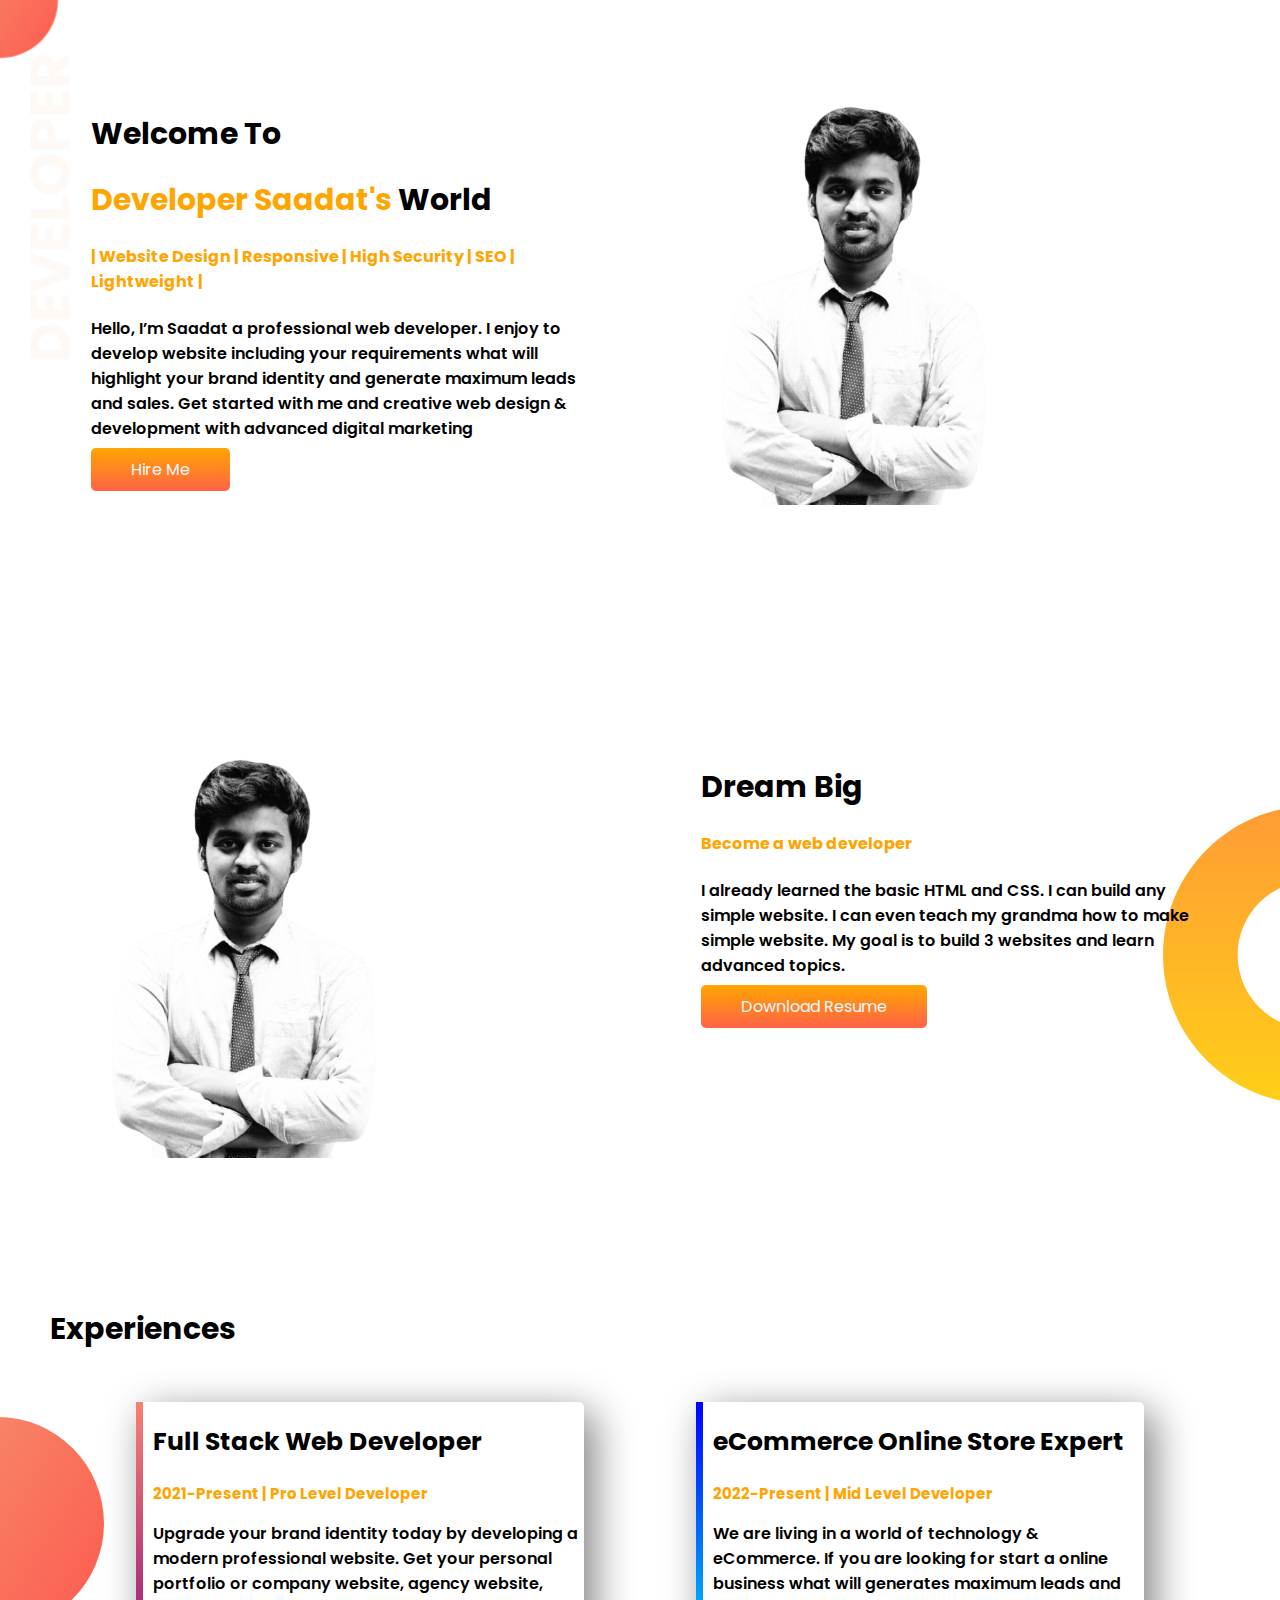
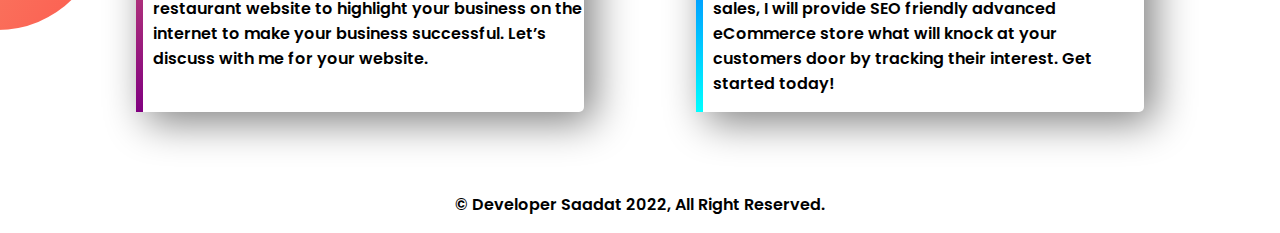
==== portfolio-website.html @ 99557741 "my-portfolio-website" ====
<!DOCTYPE html>
<html lang="en">
<head>
    <meta charset="UTF-8">
    <meta http-equiv="X-UA-Compatible" content="IE=edge">
    <meta name="viewport" content="width=device-width, initial-scale=1.0">
    <title>Developer Saadat</title>

    <link rel="preconnect" href="https://fonts.googleapis.com">
    <link rel="preconnect" href="https://fonts.gstatic.com" crossorigin>
    <link href="https://fonts.googleapis.com/css2?family=Poppins:ital,wght@1,200&display=swap" rel="stylesheet">
    <link rel="stylesheet" href="style.css">
</head>
<body>
        <section class="top-banner flexible-container">
            <div class="half-width">
                <h1>Welcome To</h1>
                <h1><span class="deep-blue">Developer Saadat's</span> World</h1>
                <h4>| Website Design | Responsive | High Security | SEO | Lightweight |</h4>
                <p>Hello, I’m Saadat a professional web developer. I enjoy to develop website including your requirements what will highlight your brand identity and generate maximum leads and sales. Get started with me and creative web design & development with advanced digital marketing</p>
                <a class="button" target="blank" href="#">Hire Me</a>
                </div>

                <div class="half-width">
                    <img src=" images/nazmus-saadat.png" alt="">
                </div>
        </section>



        <section class="dream-big flexible-container">
            <div class="half-width">
                <img src="images/nazmus-saadat.png" alt="">
            </div>
            <div class="half-width">
                <h1>Dream Big</h1>
                <h4>Become a web developer</h4>
                <p>I already learned the basic HTML and CSS. I can build any simple website. I can even teach my grandma how to make simple website. My goal is to build 3 websites and learn advanced topics.
                </p>
                <a class="button" target="blank" href="">Download Resume</a>
            </div>
        </section>
        <section class="experience-area">
            <h1>Experiences</h1>
            <div class="flexible-container">
                <div id="full-stack-experience" class="experience-item">
                    <h2>Full Stack Web Developer</h2>
                    <h3 class="deep-blue">2021-Present | Pro Level Developer</h3>
                    <p>Upgrade your brand identity today by developing a modern professional website. Get your personal portfolio or company website, agency website, restaurant website to highlight your business on the internet to make your business successful. Let’s discuss with me for your website.
    
                    </p>
                </div>
                <div id="web-dev-experience" class="experience-item">
                    <h2>eCommerce Online Store Expert</h2>
                    <h3 class="deep-blue">2022-Present | Mid Level Developer</h3>
                    <p>We are living in a world of technology & eCommerce. If you are looking for start a online business what will generates maximum leads and sales, I will provide SEO friendly advanced eCommerce store what will knock at your customers door by tracking their interest. Get started today!
    
    
    
                    </p>
                </div>
            </div>
        </section>
        <footer>
            <p>
                © Developer Saadat 2022, All Right Reserved.
            </p>
        </footer>
</body>
</html>
---- style.css ----
body{
    font-family: 'Poppins', sans-serif;
    margin:  0;
}
p{
    color:rgb(0, 0, 0);
    font-weight: 600;
    
}
h4{
    color: orange;
}
h1{
    font-size: 30px;
}
h2{
    font-size: 25px;
}
h3{
    font-size: 15px;
}
.deep-blue{
    color: orange;
}
.flexible-container{
    display: flex;
    margin-bottom: 50px;
    padding: 30px;
}
.half-width{
    width: 50%;
    padding: 5%;
    text-align: left;

}
.half-width img{
    width: 60%;
    align-items: center;
    position: relative;
}
.button{
    text-decoration: none;
    background-image: linear-gradient(orange, tomato);
    padding: 10px 40px;
    color: aliceblue;
    font-weight: 700px;
    border-radius: 5px;
}
.top-banner{
    background-image: url(images/top-banner.png);
    background-repeat: no-repeat;
}
.dream-big{
    background-image: url(images/dream-bg.png);
    background-repeat: no-repeat;
    background-position: right;
}
.experience-item{
    box-shadow: 10px 10px 40px gray;
    width: 40%;
    margin-left: 5%;
    margin-right: 5%;
    padding-left: 10px;
    border-radius: 5px;
    
}
#web-dev-experience{
    border-left: 7px solid;
    border-image:linear-gradient(blue, cyan);
    border-image-slice: 1;
}
#full-stack-experience{
    border-left: 7px solid;
    border-image:linear-gradient(salmon, purple);
    border-image-slice: 1;
}
.experience-area{
    background-image: url(images/exp-bg.png);
    background-repeat: no-repeat;
    background-position: left;
    padding-left: 50px;
    padding-right: 50px;
    
}
footer p{
    text-align: center;
}
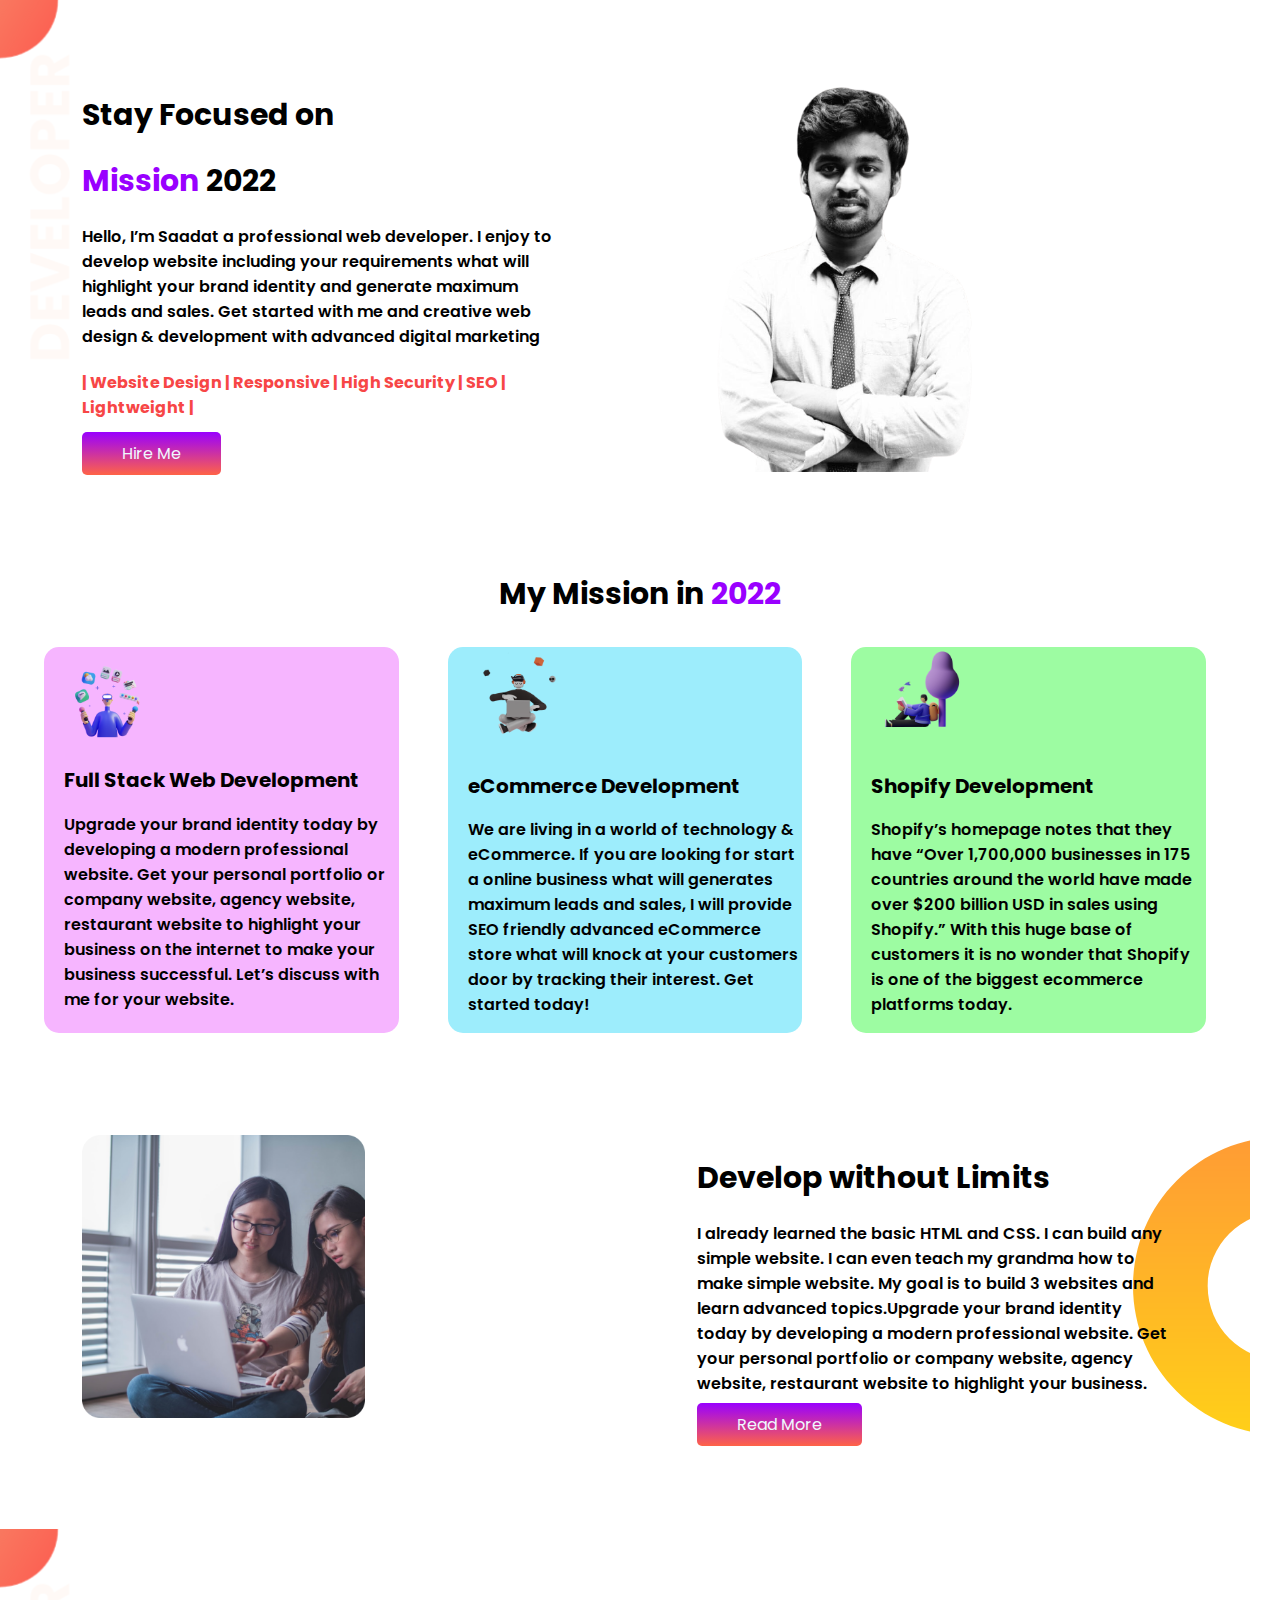
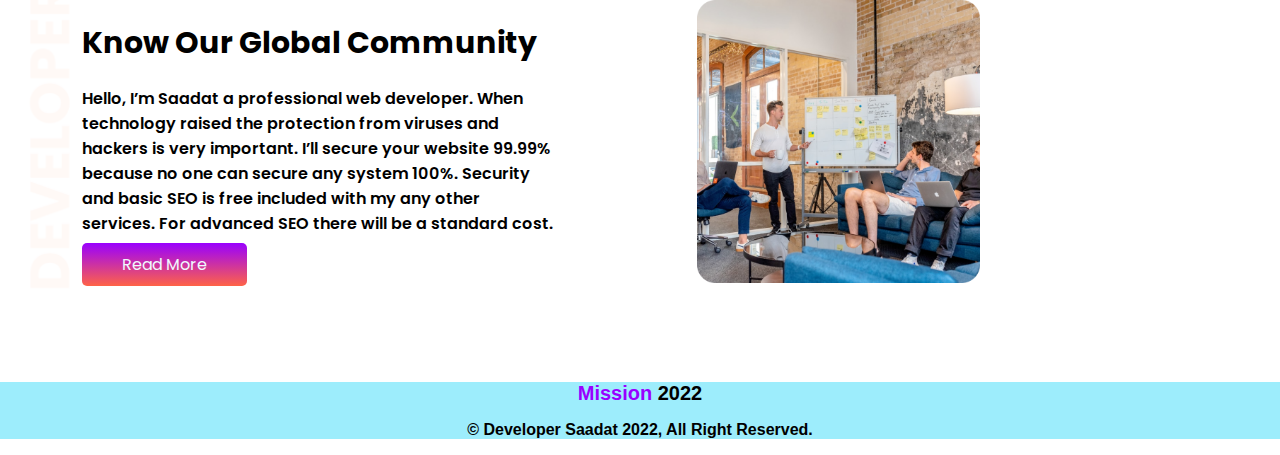
==== commit 777663c1: "added for as1" ====
--- a/portfolio-website.html
+++ b/portfolio-website.html
@@ -13,11 +13,13 @@
 </head>
 <body>
         <section class="top-banner flexible-container">
-            <div class="half-width">
-                <h1>Welcome To</h1>
-                <h1><span class="deep-blue">Developer Saadat's</span> World</h1>
+                <div class="half-width">
+                <h1 >Stay Focused on</h1>
+                <h1 ><span class="deep-blue">Mission</span> 2022</h1>
+                
+                
+                <p id=>Hello, I’m Saadat a professional web developer. I enjoy to develop website including your requirements what will highlight your brand identity and generate maximum leads and sales. Get started with me and creative web design & development with advanced digital marketing</p>
                 <h4>| Website Design | Responsive | High Security | SEO | Lightweight |</h4>
-                <p>Hello, I’m Saadat a professional web developer. I enjoy to develop website including your requirements what will highlight your brand identity and generate maximum leads and sales. Get started with me and creative web design & development with advanced digital marketing</p>
                 <a class="button" target="blank" href="#">Hire Me</a>
                 </div>
 
@@ -26,34 +28,31 @@
                 </div>
         </section>
 
-
-
-        <section class="dream-big flexible-container">
-            <div class="half-width">
-                <img src="images/nazmus-saadat.png" alt="">
-            </div>
-            <div class="half-width">
-                <h1>Dream Big</h1>
-                <h4>Become a web developer</h4>
-                <p>I already learned the basic HTML and CSS. I can build any simple website. I can even teach my grandma how to make simple website. My goal is to build 3 websites and learn advanced topics.
-                </p>
-                <a class="button" target="blank" href="">Download Resume</a>
-            </div>
-        </section>
         <section class="experience-area">
-            <h1>Experiences</h1>
+            <h1>My Mission in <span class="deep-blue">2022</span></h1>
             <div class="flexible-container">
                 <div id="full-stack-experience" class="experience-item">
-                    <h2>Full Stack Web Developer</h2>
-                    <h3 class="deep-blue">2021-Present | Pro Level Developer</h3>
+                    <img src="images/illustrator-1.png" alt="">
+                    <h2>Full Stack Web Development</h2>
                     <p>Upgrade your brand identity today by developing a modern professional website. Get your personal portfolio or company website, agency website, restaurant website to highlight your business on the internet to make your business successful. Let’s discuss with me for your website.
     
                     </p>
                 </div>
                 <div id="web-dev-experience" class="experience-item">
-                    <h2>eCommerce Online Store Expert</h2>
-                    <h3 class="deep-blue">2022-Present | Mid Level Developer</h3>
+                    <img src="images/illustrator-2.png" alt="">
+                    <h2>eCommerce Development</h2>
                     <p>We are living in a world of technology & eCommerce. If you are looking for start a online business what will generates maximum leads and sales, I will provide SEO friendly advanced eCommerce store what will knock at your customers door by tracking their interest. Get started today!
+    
+    
+    
+                    </p>
+                </div>
+
+                <div id="web-dev-experiences" class="experience-item">
+                    <img src="images/illustrator-3.png" alt="">
+                    <h2>Shopify Development</h2>
+                    <p>Shopify’s homepage notes that they have “Over 1,700,000 businesses in 175 countries around the world have made over $200 billion USD in sales using Shopify.” With this huge base of customers it is no wonder that Shopify is one of the biggest ecommerce platforms today.
+
     
     
     
@@ -61,7 +60,38 @@
                 </div>
             </div>
         </section>
-        <footer>
+
+
+
+        <section class="dream-big flexible-container">
+            <div class="half-width">
+                <img src="images/coding.png" alt="">
+            </div>
+            <div class="half-width">
+                <h1>Develop without Limits</h1>
+                <p>I already learned the basic HTML and CSS. I can build any simple website. I can even teach my grandma how to make simple website. My goal is to build 3 websites and learn advanced topics.Upgrade your brand identity today by developing a modern professional website. Get your personal portfolio or company website, agency website, restaurant website to highlight your business.
+                </p>
+                <a class="button" target="blank" href="#">Read More</a>
+            </div>
+        </section>
+        <section class="top-banner flexible-container">
+            <div class="half-width">
+            <h1>Know Our Global Community</h1>
+
+            
+            <p>Hello, I’m Saadat a professional web developer. When technology raised the protection from viruses and hackers is very important. I’ll secure your website 99.99% because no one can secure any system 100%.  Security and basic SEO is free included with my any other services. For advanced SEO there will be a standard cost.
+
+            </p>
+            <a class="button" target="blank" href="#">Read More</a>
+            </div>
+
+            <div class="half-width">
+                <img src=" images/project.png" alt="">
+            </div>
+    </section>
+        
+        <footer class="foott">
+            <h2 ><span class="deep-blue">Mission</span> 2022</h2>
             <p>
                 © Developer Saadat 2022, All Right Reserved.
             </p>
--- a/style.css
+++ b/style.css
@@ -8,29 +8,33 @@
     
 }
 h4{
-    color: orange;
+    color: rgb(247, 70, 70);
 }
 h1{
     font-size: 30px;
 }
 h2{
-    font-size: 25px;
+    font-size: 20px;
 }
 h3{
     font-size: 15px;
 }
 .deep-blue{
-    color: orange;
+    color: #9900ff;
 }
 .flexible-container{
     display: flex;
-    margin-bottom: 50px;
-    padding: 30px;
+    margin-bottom: 20px;
+    padding: 10px;
+    margin-left: 0px;
+    margin-right: 30px;
 }
 .half-width{
     width: 50%;
     padding: 5%;
     text-align: left;
+    margin-left: 10px;
+    margin-right: 10px;
 
 }
 .half-width img{
@@ -40,7 +44,7 @@
 }
 .button{
     text-decoration: none;
-    background-image: linear-gradient(orange, tomato);
+    background-image: linear-gradient(#9900ff, tomato);
     padding: 10px 40px;
     color: aliceblue;
     font-weight: 700px;
@@ -49,6 +53,7 @@
 .top-banner{
     background-image: url(images/top-banner.png);
     background-repeat: no-repeat;
+    
 }
 .dream-big{
     background-image: url(images/dream-bg.png);
@@ -56,32 +61,67 @@
     background-position: right;
 }
 .experience-item{
-    box-shadow: 10px 10px 40px gray;
+    background-color: #f2ddff;
     width: 40%;
-    margin-left: 5%;
-    margin-right: 5%;
-    padding-left: 10px;
-    border-radius: 5px;
+    margin-left: 1%;
+    margin-right: 1%;
+    padding-left: 5px;
+    border-radius: 15px;
     
 }
+.experience-item img{
+    width: 30%;
+    align-items: center;
+}
 #web-dev-experience{
-    border-left: 7px solid;
-    border-image:linear-gradient(blue, cyan);
-    border-image-slice: 1;
+    background-color: #9dedfc;
+    width: 40%;
+    margin-left: 2%;
+    margin-right: 2%;
+    padding-left: 20px;
+    border-radius: 15px;
+}
+#web-dev-experiences{
+    background-color: #9dfca2;
+    width: 40%;
+    margin-left: 2%;
+    margin-right: 2%;
+    padding-left: 20px;
+    border-radius: 15px;
 }
 #full-stack-experience{
+    background-color: #f6b5ff;
+    width: 40%;
+    margin-left: 2%;
+    margin-right: 2%;
+    padding-left: 20px;
+    border-radius: 15px;
+}
+.experience-area{
+    background-repeat: no-repeat;
+    background-position: left;
+    padding-left: 10px;
+    padding-right: 10px;
+    
+}
+.experience-area h1{
+    text-align: center;
+}
+#left{
     border-left: 7px solid;
     border-image:linear-gradient(salmon, purple);
     border-image-slice: 1;
-}
-.experience-area{
-    background-image: url(images/exp-bg.png);
-    background-repeat: no-repeat;
-    background-position: left;
-    padding-left: 50px;
-    padding-right: 50px;
-    
+    height: 20%;
 }
 footer p{
     text-align: center;
+}
+footer h2{
+    text-align: center;
+
+}
+.foott{
+    background-color: #9dedfc;
+    column-gap: normal;
+    font-family: 'Segoe UI', Tahoma, Geneva, Verdana, sans-serif;
 }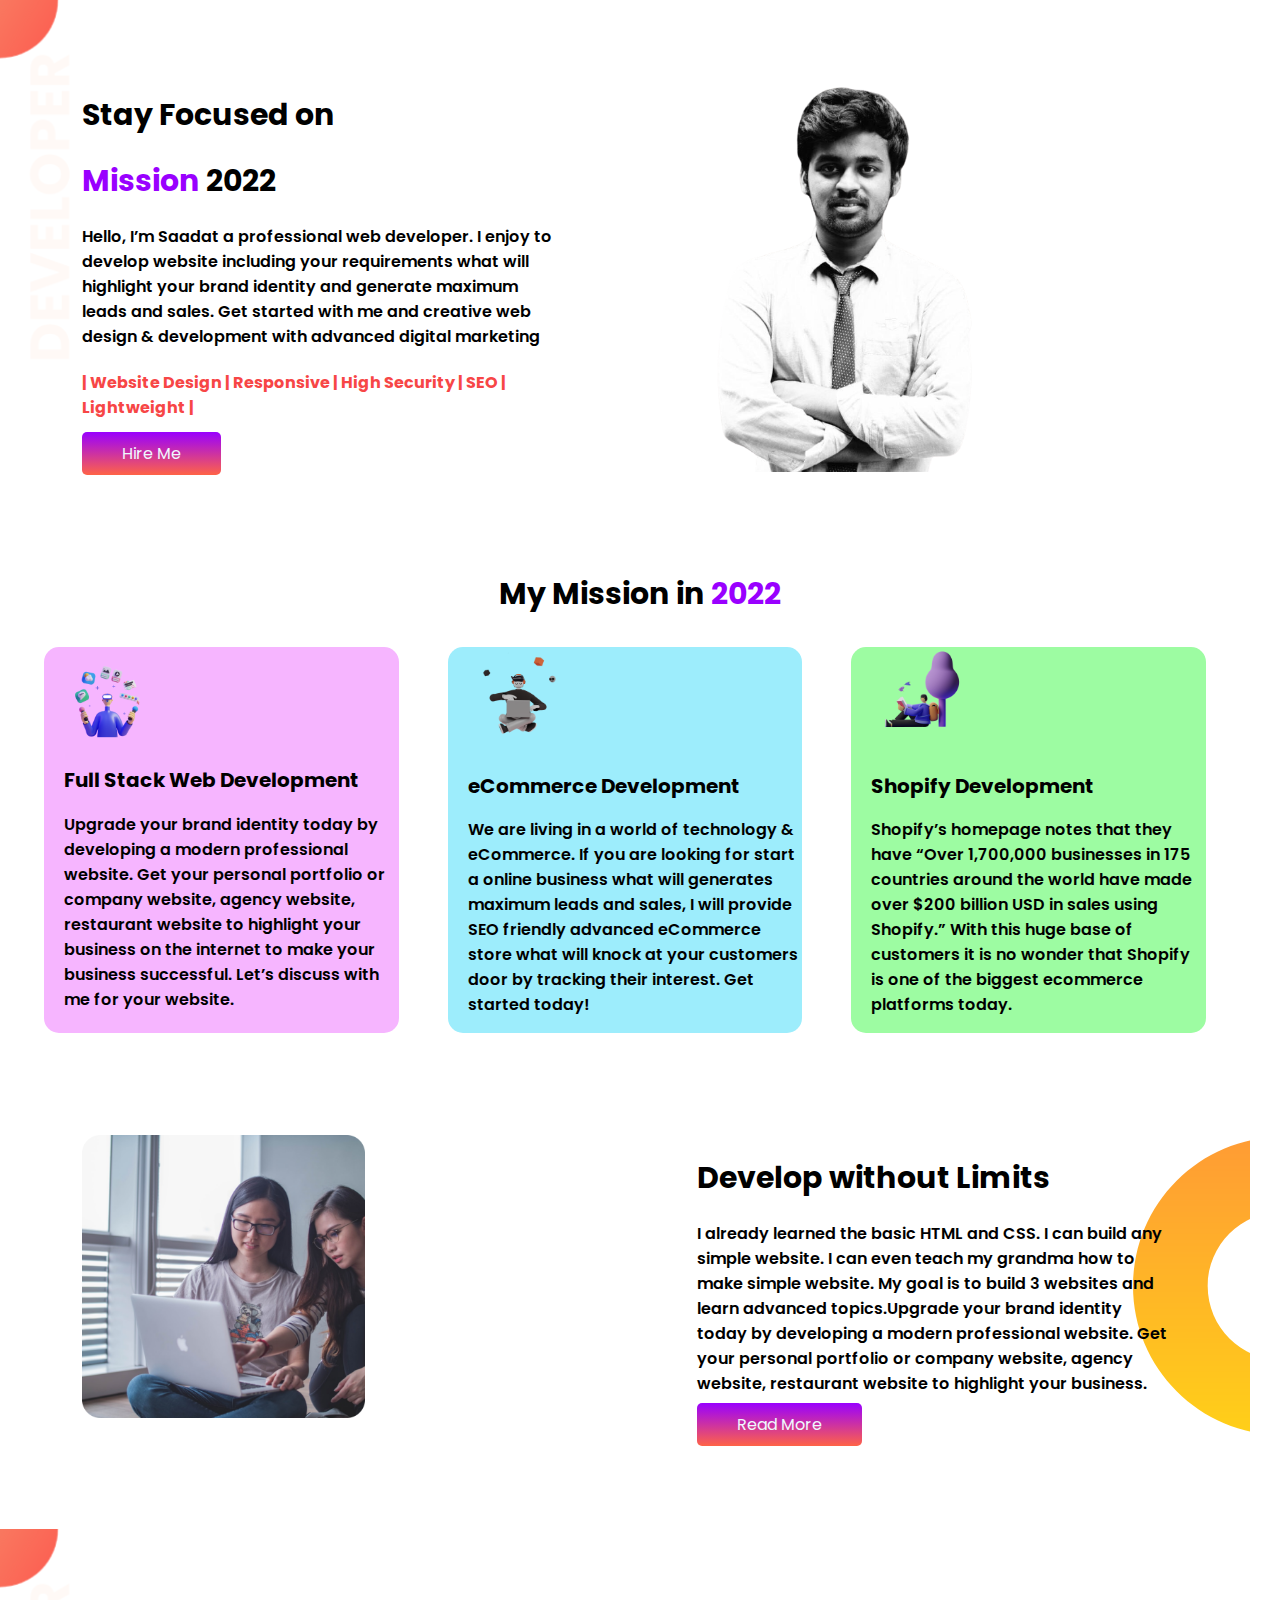
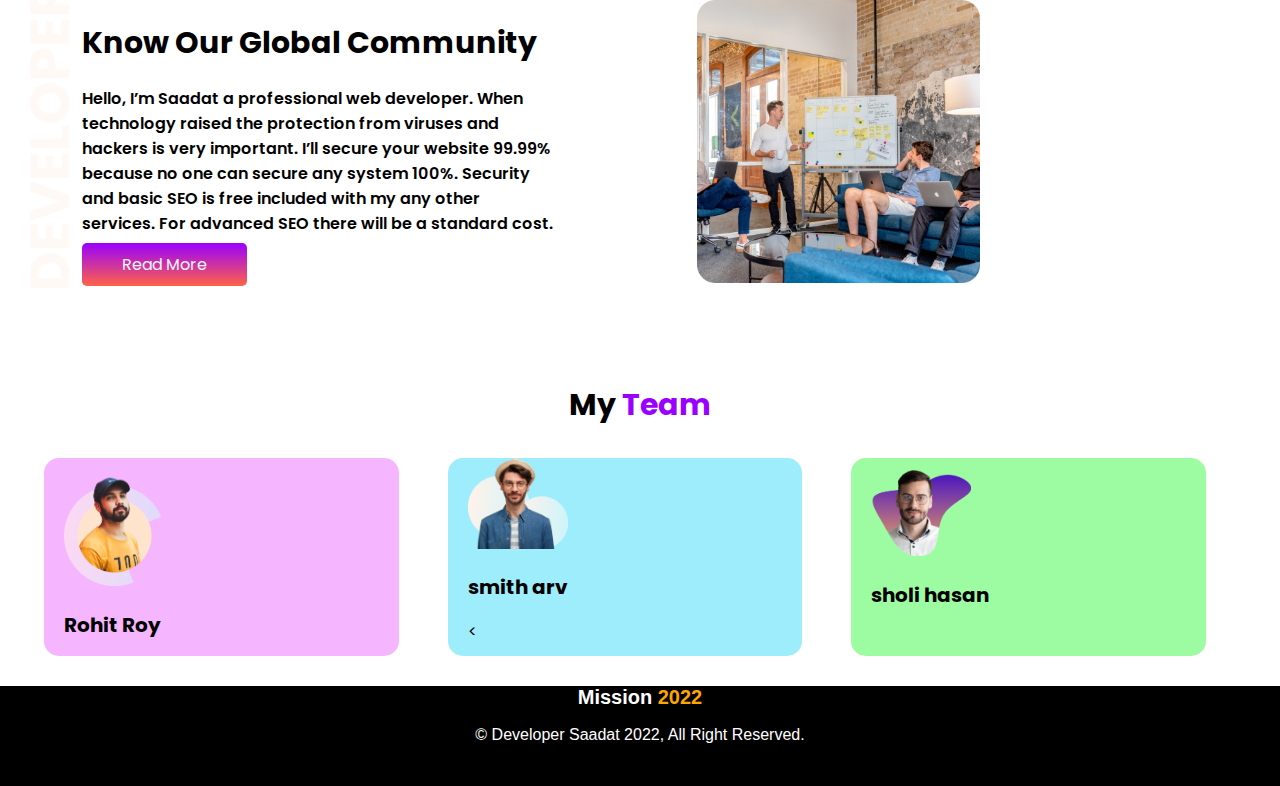
==== commit d20e1e0f: "first commit" ====
--- a/portfolio-website.html
+++ b/portfolio-website.html
@@ -89,11 +89,33 @@
                 <img src=" images/project.png" alt="">
             </div>
     </section>
+    <section class="experience-area">
+        <h1>My <span class="deep-blue">Team</span></h1>
+        <div class="flexible-container">
+            <div id="full-stack-experience" class="experience-item">
+                <img src="images/person-0.png" alt="">
+                <h2>Rohit Roy</h2>
+                
+            </div>
+            <div id="web-dev-experience" class="experience-item">
+                <img src="images/person-4.png" alt="">
+                <h2>smith arv</h2>
+                <
+            </div>
+
+            <div id="web-dev-experiences" class="experience-item">
+                <img src="images/person-5.png" alt="">
+                <h2>sholi hasan</h2>
+                
+            </div>
+        </div>
+    </section>
+
         
         <footer class="foott">
-            <h2 ><span class="deep-blue">Mission</span> 2022</h2>
+            <h2 ><span class="deep-white">Mission</span> <span class="deep-or">2022</span> </h2>
             <p>
-                © Developer Saadat 2022, All Right Reserved.
+                <span class="deep-white">© Developer Saadat 2022, All Right Reserved.</span>
             </p>
         </footer>
 </body>
--- a/style.css
+++ b/style.css
@@ -21,6 +21,12 @@
 }
 .deep-blue{
     color: #9900ff;
+}
+.deep-white{
+    color: white;
+}
+.deep-or{
+    color: orange;
 }
 .flexible-container{
     display: flex;
@@ -115,13 +121,15 @@
 }
 footer p{
     text-align: center;
+    font-weight: 400;
 }
 footer h2{
     text-align: center;
 
 }
 .foott{
-    background-color: #9dedfc;
+    background-color: black;
     column-gap: normal;
     font-family: 'Segoe UI', Tahoma, Geneva, Verdana, sans-serif;
+    min-height: 100px;
 }